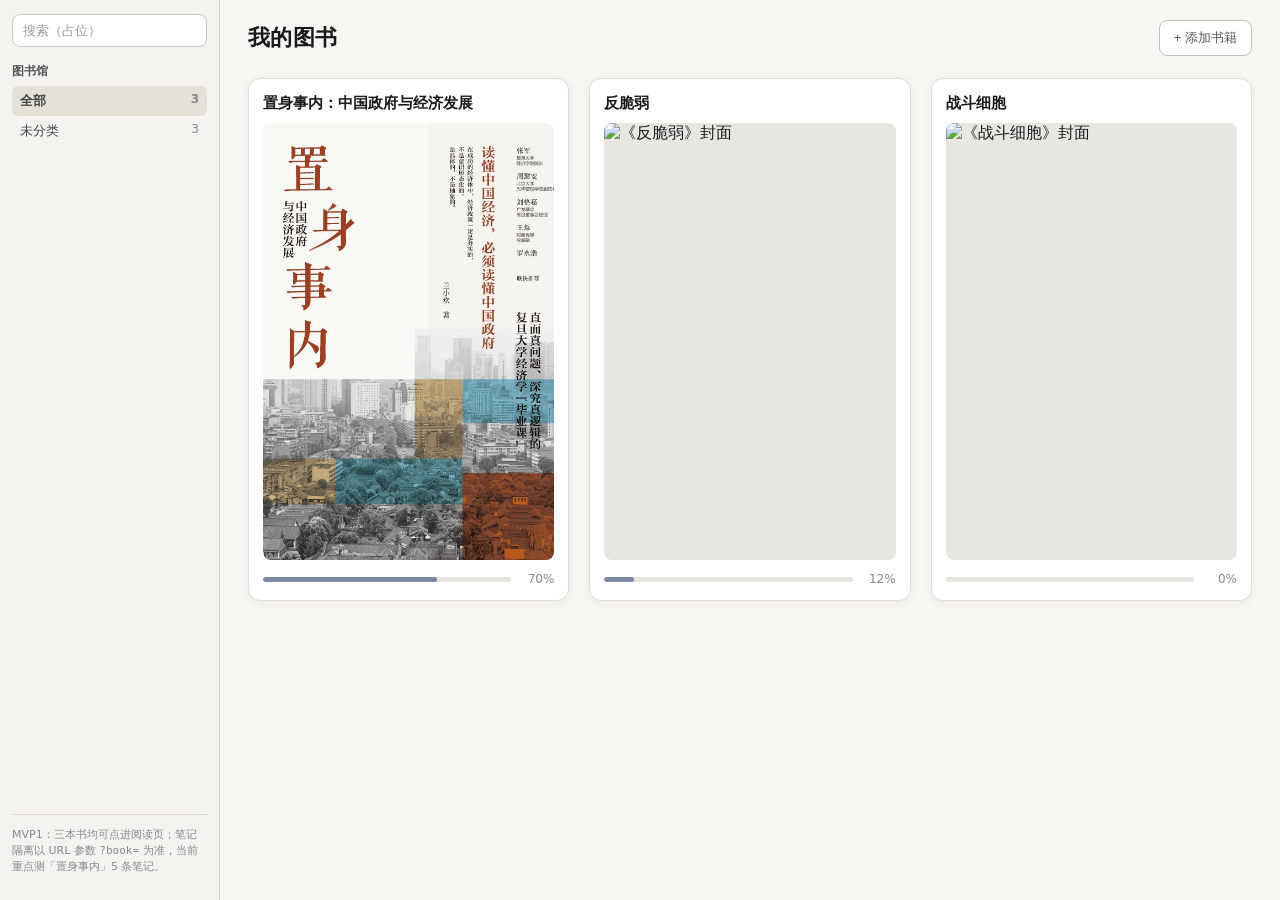
==== reader-layout/home.html @ 0ccd0b45 "feat(reader-layout): bookshelf home with 3 books and per-book note store (MVP1) Co-authored-by: Curs" ====
<!doctype html>
<html lang="zh-CN">
<head>
  <meta charset="UTF-8">
  <meta name="viewport" content="width=device-width, initial-scale=1">
  <title>我的图书 · 阅读器</title>
  <link rel="stylesheet" href="shelf.css">
</head>
<body>
  <div class="shelf-app">
    <aside class="shelf-sidebar" aria-label="导航">
      <input class="shelf-sidebar__search" type="search" placeholder="搜索（占位）" disabled aria-disabled="true">
      <nav aria-label="图书馆">
        <p class="shelf-nav__group-title">图书馆</p>
        <ul class="shelf-nav__list">
          <li class="shelf-nav__item shelf-nav__item--active">全部 <span class="shelf-nav__count">3</span></li>
          <li class="shelf-nav__item">未分类 <span class="shelf-nav__count">3</span></li>
        </ul>
      </nav>
      <p class="shelf-sidebar__hint">MVP1：三本书均可点进阅读页；笔记隔离以 URL 参数 <code>?book=</code> 为准，当前重点测「置身事内」5 条笔记。</p>
    </aside>

    <main class="shelf-main">
      <header class="shelf-main__head">
        <h1 class="shelf-main__title">我的图书</h1>
        <button type="button" class="shelf-main__add" disabled title="占位">+ 添加书籍</button>
      </header>

      <div class="shelf-grid">
        <a class="shelf-book-card" href="index.html?book=jzs">
          <h2 class="shelf-book-card__title">置身事内：中国政府与经济发展</h2>
          <div class="shelf-book-card__cover-wrap">
            <img class="shelf-book-card__cover" src="../book-card/cover.jpg" alt="《置身事内》封面" width="280" height="420">
          </div>
          <footer class="shelf-book-card__footer">
            <div class="shelf-book-card__progress-track" aria-hidden="true">
              <div class="shelf-book-card__progress-fill" style="width: 70%"></div>
            </div>
            <span class="shelf-book-card__progress-label">70%</span>
          </footer>
        </a>

        <a class="shelf-book-card" href="index.html?book=fan">
          <h2 class="shelf-book-card__title">反脆弱</h2>
          <div class="shelf-book-card__cover-wrap">
            <img class="shelf-book-card__cover" src="../book-card/%E3%80%8A%E5%8F%8D%E8%84%86%E5%BC%BA%E3%80%8B.jpg" alt="《反脆弱》封面" width="280" height="420">
          </div>
          <footer class="shelf-book-card__footer">
            <div class="shelf-book-card__progress-track" aria-hidden="true">
              <div class="shelf-book-card__progress-fill" style="width: 12%"></div>
            </div>
            <span class="shelf-book-card__progress-label">12%</span>
          </footer>
        </a>

        <a class="shelf-book-card" href="index.html?book=cell">
          <h2 class="shelf-book-card__title">战斗细胞</h2>
          <div class="shelf-book-card__cover-wrap">
            <img class="shelf-book-card__cover" src="../book-card/%E3%80%8A%E6%88%98%E6%96%97%E7%BB%86%E8%83%9E%E3%80%8B.jpg" alt="《战斗细胞》封面" width="280" height="420">
          </div>
          <footer class="shelf-book-card__footer">
            <div class="shelf-book-card__progress-track" aria-hidden="true">
              <div class="shelf-book-card__progress-fill" style="width: 0%"></div>
            </div>
            <span class="shelf-book-card__progress-label">0%</span>
          </footer>
        </a>
      </div>
    </main>
  </div>
</body>
</html>
---- reader-layout/shelf.css ----
/* 阅读器首页（书架）：侧栏 + 主区网格，与三栏页风格同系 */

html {
  box-sizing: border-box;
}

*,
*::before,
*::after {
  box-sizing: inherit;
}

body {
  margin: 0;
  min-height: 100vh;
  font-family: system-ui, -apple-system, "Segoe UI", Roboto, "PingFang SC", "Microsoft YaHei", sans-serif;
  color: #1a1a1a;
  background: #eceae4;
}

.shelf-app {
  display: flex;
  min-height: 100vh;
}

.shelf-sidebar {
  width: 220px;
  flex-shrink: 0;
  background: #f4f3ef;
  border-right: 1px solid #d4d2cc;
  display: flex;
  flex-direction: column;
  padding: 14px 12px;
  gap: 16px;
}

.shelf-sidebar__search {
  width: 100%;
  padding: 8px 10px;
  border-radius: 8px;
  border: 1px solid #ccc9c0;
  background: #fff;
  font-size: 13px;
}

.shelf-sidebar__search::placeholder {
  color: #999;
}

.shelf-nav__group-title {
  margin: 0 0 6px;
  font-size: 12px;
  font-weight: 700;
  color: #555;
}

.shelf-nav__list {
  margin: 0;
  padding: 0;
  list-style: none;
}

.shelf-nav__item {
  padding: 6px 8px;
  border-radius: 6px;
  font-size: 13px;
  color: #444;
  cursor: default;
}

.shelf-nav__item--active {
  background: #e4e1d8;
  font-weight: 600;
}

.shelf-nav__count {
  float: right;
  font-size: 12px;
  color: #888;
}

.shelf-sidebar__hint {
  margin-top: auto;
  font-size: 11px;
  line-height: 1.45;
  color: #888;
  padding-top: 12px;
  border-top: 1px solid #dcd9d0;
}

.shelf-main {
  flex: 1;
  min-width: 0;
  padding: 20px 28px 32px;
  background: #f7f6f2;
}

.shelf-main__head {
  display: flex;
  align-items: center;
  justify-content: space-between;
  gap: 16px;
  margin-bottom: 22px;
}

.shelf-main__title {
  margin: 0;
  font-size: 22px;
  font-weight: 700;
  letter-spacing: 0.02em;
}

.shelf-main__add {
  padding: 8px 14px;
  border-radius: 8px;
  border: 1px solid #c4c1b8;
  background: #fff;
  font-size: 13px;
  color: #555;
  cursor: not-allowed;
}

.shelf-grid {
  display: grid;
  grid-template-columns: repeat(auto-fill, minmax(240px, 1fr));
  gap: 20px;
}

.shelf-book-card {
  display: block;
  text-decoration: none;
  color: inherit;
  padding: 14px;
  background: #fff;
  border: 1px solid #e0ddd4;
  border-radius: 12px;
  box-shadow: 0 2px 10px rgba(0, 0, 0, 0.06);
  transition: box-shadow 0.15s ease, border-color 0.15s ease;
}

.shelf-book-card:hover {
  border-color: #c8c4b8;
  box-shadow: 0 4px 16px rgba(0, 0, 0, 0.08);
}

.shelf-book-card:focus-visible {
  outline: 2px solid #6b7f9e;
  outline-offset: 2px;
}

.shelf-book-card__title {
  margin: 0 0 10px;
  font-size: 15px;
  font-weight: 700;
  line-height: 1.35;
  white-space: nowrap;
  overflow: hidden;
  text-overflow: ellipsis;
}

.shelf-book-card__cover-wrap {
  border-radius: 8px;
  overflow: hidden;
  background: #e8e6e1;
  aspect-ratio: 2 / 3;
}

.shelf-book-card__cover {
  display: block;
  width: 100%;
  height: 100%;
  object-fit: cover;
}

.shelf-book-card__footer {
  margin-top: 12px;
  display: flex;
  align-items: center;
  gap: 10px;
}

.shelf-book-card__progress-track {
  flex: 1;
  height: 5px;
  border-radius: 999px;
  background: #e5e3de;
  overflow: hidden;
}

.shelf-book-card__progress-fill {
  height: 100%;
  border-radius: inherit;
  background: #7a8aa0;
}

.shelf-book-card__progress-label {
  flex-shrink: 0;
  font-size: 12px;
  color: #888;
  min-width: 2.75em;
  text-align: right;
}

@media (max-width: 720px) {
  .shelf-app {
    flex-direction: column;
  }

  .shelf-sidebar {
    width: 100%;
    border-right: none;
    border-bottom: 1px solid #d4d2cc;
  }
}
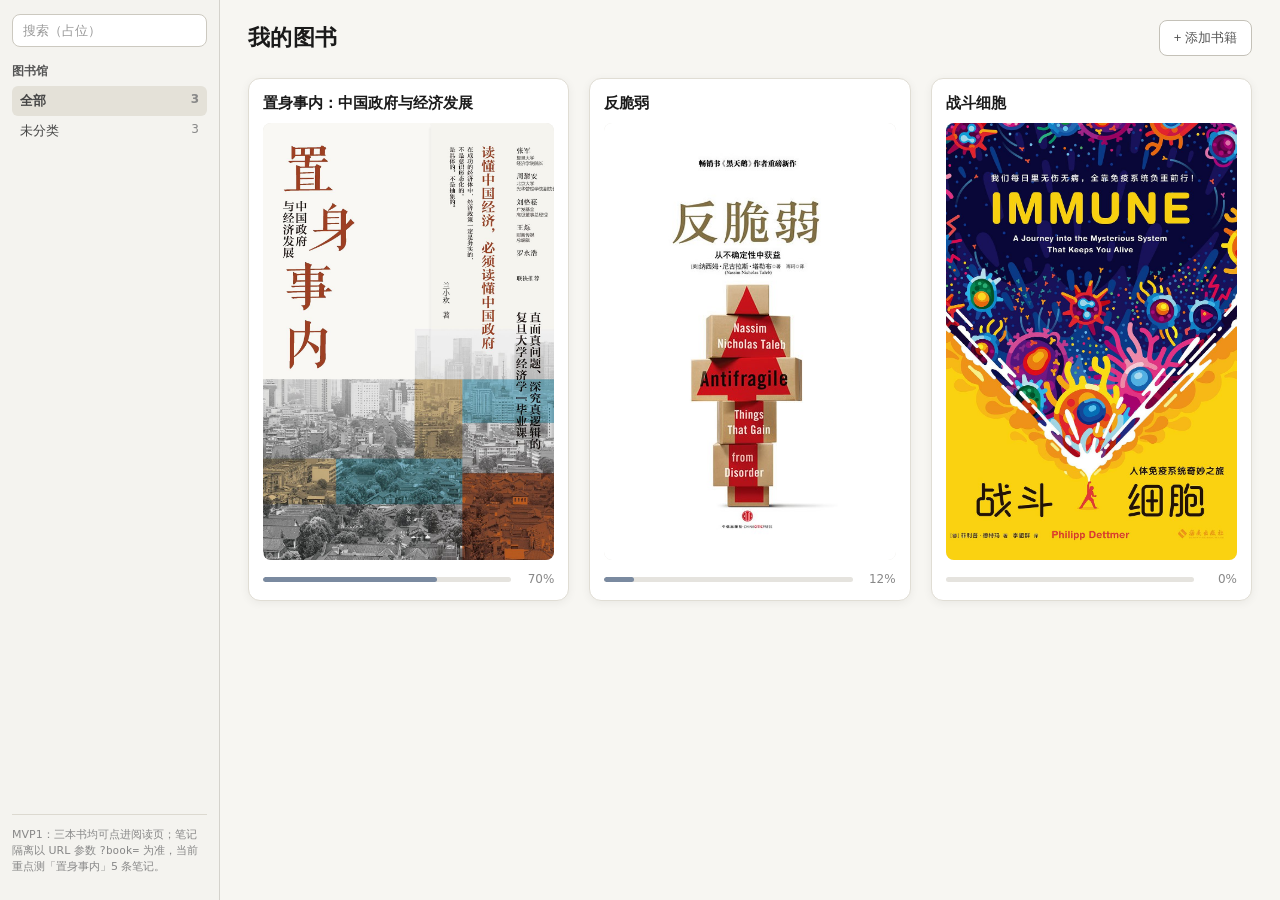
==== commit 49feead4: "fix(reader-layout): correct encoded filename for 反脆弱 cover Co-authored-by: Cursor <cursoragent@curso" ====
--- a/reader-layout/home.html
+++ b/reader-layout/home.html
@@ -43,7 +43,7 @@
         <a class="shelf-book-card" href="index.html?book=fan">
           <h2 class="shelf-book-card__title">反脆弱</h2>
           <div class="shelf-book-card__cover-wrap">
-            <img class="shelf-book-card__cover" src="../book-card/%E3%80%8A%E5%8F%8D%E8%84%86%E5%BC%BA%E3%80%8B.jpg" alt="《反脆弱》封面" width="280" height="420">
+            <img class="shelf-book-card__cover" src="../book-card/%E3%80%8A%E5%8F%8D%E8%84%86%E5%BC%B1%E3%80%8B.jpg" alt="《反脆弱》封面" width="280" height="420">
           </div>
           <footer class="shelf-book-card__footer">
             <div class="shelf-book-card__progress-track" aria-hidden="true">
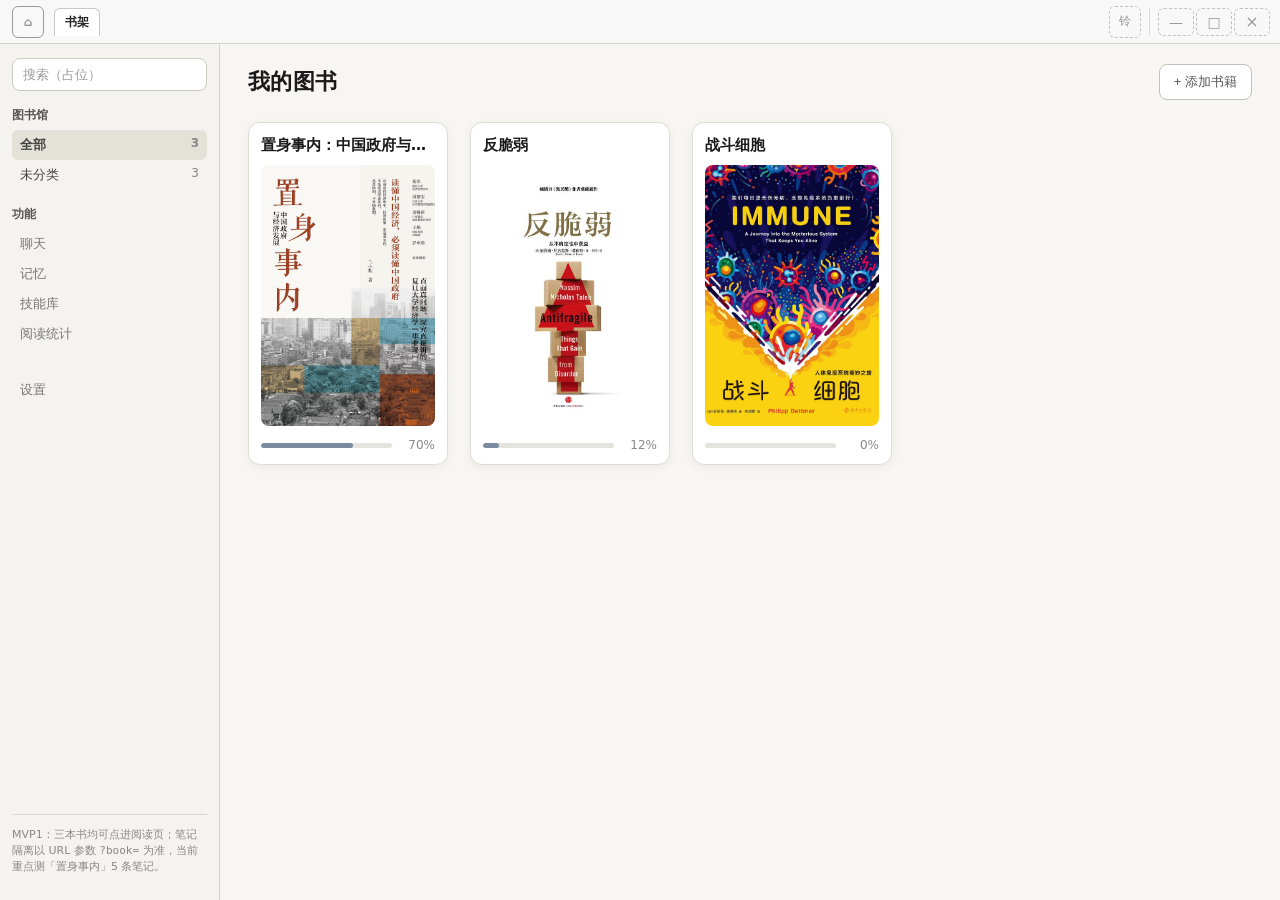
==== commit 9acc2d06: "feat(reader-layout): shelf topbar, sidebar placeholders, smaller cards; note tab bar in V2 plan Co-a" ====
--- a/reader-layout/home.html
+++ b/reader-layout/home.html
@@ -4,9 +4,27 @@
   <meta charset="UTF-8">
   <meta name="viewport" content="width=device-width, initial-scale=1">
   <title>我的图书 · 阅读器</title>
+  <link rel="stylesheet" href="style.css">
   <link rel="stylesheet" href="shelf.css">
 </head>
-<body>
+<body class="shelf-page">
+  <header class="app-topbar" role="banner">
+    <div class="app-topbar__left">
+      <span class="app-topbar__icon-slot shelf-topbar__home--here" title="书架首页" aria-current="page">⌂</span>
+      <nav class="app-topbar__tabs" aria-label="打开的书（占位）">
+        <span class="app-topbar__tab app-topbar__tab--active">书架</span>
+      </nav>
+    </div>
+    <div class="app-topbar__right">
+      <span class="app-topbar__icon-slot" title="通知（占位）">铃</span>
+      <span class="app-topbar__win" aria-hidden="true">
+        <span class="app-topbar__icon-slot app-topbar__icon-slot--win" title="最小化（占位）">—</span>
+        <span class="app-topbar__icon-slot app-topbar__icon-slot--win" title="最大化（占位）">□</span>
+        <span class="app-topbar__icon-slot app-topbar__icon-slot--win app-topbar__icon-slot--close" title="关闭（占位）">×</span>
+      </span>
+    </div>
+  </header>
+
   <div class="shelf-app">
     <aside class="shelf-sidebar" aria-label="导航">
       <input class="shelf-sidebar__search" type="search" placeholder="搜索（占位）" disabled aria-disabled="true">
@@ -17,6 +35,16 @@
           <li class="shelf-nav__item">未分类 <span class="shelf-nav__count">3</span></li>
         </ul>
       </nav>
+      <nav aria-label="功能入口（占位）">
+        <p class="shelf-nav__group-title">功能</p>
+        <ul class="shelf-nav__list">
+          <li class="shelf-nav__item shelf-nav__item--ghost" title="尚未实现">聊天</li>
+          <li class="shelf-nav__item shelf-nav__item--ghost" title="尚未实现">记忆</li>
+          <li class="shelf-nav__item shelf-nav__item--ghost" title="尚未实现">技能库</li>
+          <li class="shelf-nav__item shelf-nav__item--ghost" title="尚未实现">阅读统计</li>
+        </ul>
+      </nav>
+      <p class="shelf-nav__item shelf-nav__item--ghost shelf-sidebar__settings" title="尚未实现">设置</p>
       <p class="shelf-sidebar__hint">MVP1：三本书均可点进阅读页；笔记隔离以 URL 参数 <code>?book=</code> 为准，当前重点测「置身事内」5 条笔记。</p>
     </aside>
 
--- a/reader-layout/style.css
+++ b/reader-layout/style.css
@@ -0,0 +1,602 @@
+/* reader-layout MVP2：三栏骨架 + 全局顶栏 + 可拖拽分栏 */
+
+html {
+  box-sizing: border-box;
+}
+
+*,
+*::before,
+*::after {
+  box-sizing: inherit;
+}
+
+body {
+  margin: 0;
+  min-height: 100vh;
+  display: flex;
+  flex-direction: column;
+  font-family: system-ui, -apple-system, "Segoe UI", Roboto, "PingFang SC", "Microsoft YaHei", sans-serif;
+  color: #1a1a1a;
+  background: #e8e6e1;
+}
+
+/* 占位全局顶栏：换书、首页、窗口控制、笔记侧栏开关 */
+.app-topbar {
+  flex-shrink: 0;
+  display: flex;
+  align-items: center;
+  justify-content: space-between;
+  gap: 12px;
+  min-height: 44px;
+  padding: 0 10px 0 12px;
+  background: #f8f8f8;
+  border-bottom: 1px solid #d0d0d0;
+  font-size: 13px;
+}
+
+.app-topbar__left {
+  display: flex;
+  align-items: center;
+  gap: 10px;
+  min-width: 0;
+  flex: 1;
+}
+
+.app-topbar__tabs {
+  display: flex;
+  align-items: center;
+  gap: 6px;
+  min-width: 0;
+  overflow: hidden;
+}
+
+.app-topbar__tab {
+  flex-shrink: 0;
+  max-width: 160px;
+  overflow: hidden;
+  text-overflow: ellipsis;
+  white-space: nowrap;
+  padding: 5px 10px;
+  border-radius: 6px 6px 0 0;
+  border: 1px solid transparent;
+  border-bottom: none;
+  color: #666;
+  background: transparent;
+  font-size: 12px;
+}
+
+.app-topbar__tab--active {
+  color: #222;
+  background: #fff;
+  border-color: #c8c8c8;
+  font-weight: 600;
+}
+
+.app-topbar__right {
+  display: flex;
+  align-items: center;
+  gap: 4px;
+  flex-shrink: 0;
+}
+
+.app-topbar__win {
+  display: flex;
+  align-items: center;
+  gap: 2px;
+  margin-left: 4px;
+  padding-left: 8px;
+  border-left: 1px solid #d8d8d8;
+}
+
+.app-topbar__icon-slot {
+  width: 32px;
+  height: 32px;
+  border-radius: 6px;
+  border: 1px dashed #c0c0c0;
+  display: flex;
+  align-items: center;
+  justify-content: center;
+  font-size: 12px;
+  color: #999;
+  flex-shrink: 0;
+}
+
+.app-topbar__icon-slot--win {
+  width: 36px;
+  height: 28px;
+  font-size: 14px;
+}
+
+.app-topbar__icon-slot--close {
+  font-size: 16px;
+}
+
+/* 顶栏：回书架 */
+.app-topbar__home-link {
+  text-decoration: none;
+  color: inherit;
+  border-style: solid;
+  border-color: #b8b8b8;
+}
+
+.app-topbar__home-link:hover {
+  background: #f0f0f0;
+}
+
+/* 顶栏右侧：笔记侧栏切换（Obsidian 式方框 + 右竖条，宽窄表示状态） */
+.topbar-icon-btn {
+  display: flex;
+  align-items: center;
+  justify-content: center;
+  width: 34px;
+  height: 34px;
+  padding: 0;
+  border: none;
+  border-radius: 6px;
+  background: transparent;
+  color: #4a4a4a;
+  cursor: pointer;
+}
+
+.topbar-icon-btn:hover {
+  background: rgba(0, 0, 0, 0.06);
+}
+
+.topbar-notes-toggle .notes-toggle-frame {
+  fill: none;
+  stroke: currentColor;
+  stroke-width: 1.2;
+}
+
+.topbar-notes-toggle .notes-toggle-bar {
+  fill: currentColor;
+  transform-box: fill-box;
+  transform-origin: 100% 50%;
+  transition: transform 0.16s ease;
+}
+
+body.notes-collapsed .topbar-notes-toggle .notes-toggle-bar {
+  transform: scaleX(0.22);
+}
+
+.reader-shell {
+  display: flex;
+  flex: 1;
+  min-height: 0;
+  overflow: hidden;
+  /* 与分栏同色底，避免透明 gutter 透出 body 的灰底（看起来像线两侧阴影） */
+  background-color: #fff;
+}
+
+/* 视觉 1px 发丝线（#e0e0e0），中间落笔；左右留空保证约 6px 命中区，与脚本 GUTTER 一致 */
+.split-gutter {
+  flex: 0 0 6px;
+  flex-shrink: 0;
+  align-self: stretch;
+  position: relative;
+  cursor: col-resize;
+  background: transparent;
+}
+
+.split-gutter::before {
+  content: "";
+  position: absolute;
+  left: 50%;
+  top: 0;
+  bottom: 0;
+  width: 1px;
+  transform: translateX(-0.5px);
+  background: #e0e0e0;
+  pointer-events: none;
+}
+
+body.is-resizing {
+  cursor: col-resize;
+  user-select: none;
+}
+
+.panel {
+  display: flex;
+  flex-direction: column;
+  min-height: 0;
+  min-width: 0;
+}
+
+.panel--reader {
+  flex: 0 0 40%;
+  min-width: 200px;
+  background: #fdf6e3;
+}
+
+.panel--reader .panel__toolbar {
+  background: #fffef8;
+  border-bottom: 1px solid #e5dcc8;
+}
+
+.panel--reader .panel__body {
+  font-family: "Georgia", "Times New Roman", "Songti SC", serif;
+  font-size: 15px;
+  line-height: 1.65;
+  color: #2c2416;
+}
+
+.panel--ai {
+  flex: 0 0 30%;
+  min-width: 180px;
+  background: #fff;
+}
+
+.panel--ai .panel__toolbar {
+  background: #fff;
+  border-bottom: 1px solid #e8e8e8;
+}
+
+.panel--notes {
+  flex: 0 0 30%;
+  min-width: 180px;
+  background: #fafafa;
+}
+
+.panel--notes .panel__toolbar {
+  background: #fafafa;
+  border-bottom: 1px solid #e5e5e5;
+}
+
+.panel__toolbar {
+  flex-shrink: 0;
+  display: flex;
+  align-items: center;
+  flex-wrap: nowrap;
+  gap: 10px;
+  padding: 8px 12px;
+  font-size: 13px;
+  /* 与 AI / 笔记栏对齐底部分隔线：统一顶栏行高 */
+  min-height: 44px;
+  box-sizing: border-box;
+}
+
+.toolbar__icons {
+  display: flex;
+  gap: 6px;
+  color: #888;
+}
+
+.toolbar__icon-slot {
+  width: 28px;
+  height: 28px;
+  border-radius: 6px;
+  border: 1px dashed #ccc;
+  display: flex;
+  align-items: center;
+  justify-content: center;
+  font-size: 11px;
+  color: #aaa;
+}
+
+.toolbar__title {
+  flex: 1;
+  text-align: center;
+  font-weight: 600;
+  color: #444;
+  overflow: hidden;
+  text-overflow: ellipsis;
+  white-space: nowrap;
+}
+
+.toolbar__title--left {
+  text-align: left;
+}
+
+.toolbar__title--muted {
+  font-weight: 500;
+  color: #666;
+}
+
+.toolbar__actions {
+  display: flex;
+  gap: 6px;
+  align-items: center;
+}
+
+.ai-model-badge {
+  font-size: 12px;
+  color: #666;
+  border: 1px solid #ddd;
+  padding: 4px 8px;
+  border-radius: 6px;
+}
+
+.panel__body {
+  flex: 1;
+  min-height: 0;
+  overflow: auto;
+  padding: 16px 20px;
+}
+
+.panel__footer {
+  flex-shrink: 0;
+  padding: 8px 12px;
+  text-align: center;
+  font-size: 12px;
+  color: #888;
+  border-top: 1px solid #e5dcc8;
+  background: #fffef6;
+}
+
+.ai-chat {
+  flex: 1;
+  min-height: 0;
+  overflow: auto;
+  padding: 16px;
+  font-size: 14px;
+  line-height: 1.6;
+  color: #333;
+}
+
+/* 模拟 AI 回答 + 加入笔记 */
+.ai-mock-answer {
+  flex-shrink: 0;
+  padding: 10px 12px 12px;
+  border-top: 1px solid #eee;
+  background: #fcfcfc;
+}
+
+.ai-mock-answer__label {
+  display: block;
+  font-size: 11px;
+  color: #888;
+  margin-bottom: 6px;
+}
+
+.ai-mock-answer__textarea {
+  display: block;
+  width: 100%;
+  min-height: 120px;
+  resize: vertical;
+  padding: 10px 12px;
+  font: inherit;
+  font-size: 13px;
+  line-height: 1.55;
+  color: #222;
+  border: 1px solid #d8d8d8;
+  border-radius: 8px;
+  background: #fff;
+}
+
+.ai-mock-answer__textarea:focus {
+  outline: none;
+  border-color: #a8a8a8;
+  box-shadow: 0 0 0 2px rgba(0, 0, 0, 0.04);
+}
+
+.ai-mock-answer__status {
+  margin-top: 6px;
+  font-size: 11px;
+  font-weight: 600;
+  color: #2d6a4f;
+}
+
+.ai-mock-answer--synced .ai-mock-answer__textarea {
+  background: #f4faf6;
+  border-color: #b7d4c2;
+}
+
+.ai-mock-actions {
+  display: flex;
+  flex-wrap: wrap;
+  align-items: center;
+  gap: 8px 10px;
+  margin-top: 10px;
+}
+
+.ai-mock-actions__icons {
+  display: flex;
+  align-items: center;
+  gap: 6px;
+}
+
+.ai-mock-actions__icon {
+  width: 28px;
+  height: 28px;
+  font-size: 11px;
+}
+
+.ai-mock-actions__add {
+  margin-left: auto;
+  padding: 6px 12px;
+  font-size: 12px;
+  font-weight: 600;
+  color: #fff;
+  background: #3d5a80;
+  border: none;
+  border-radius: 8px;
+  cursor: pointer;
+}
+
+.ai-mock-actions__add:hover {
+  background: #354f6e;
+}
+
+.ai-mock-actions__add:focus-visible {
+  outline: 2px solid #3d5a80;
+  outline-offset: 2px;
+}
+
+.ai-mock-hint {
+  flex-basis: 100%;
+  font-size: 12px;
+  color: #b45309;
+  min-height: 1.2em;
+}
+
+.panel__body--notes {
+  display: flex;
+  flex-direction: column;
+  padding: 12px 14px;
+}
+
+.notes-list {
+  flex: 1;
+  min-height: 0;
+  overflow: auto;
+  display: flex;
+  flex-direction: column;
+  gap: 8px;
+}
+
+.notes-list__empty {
+  margin: 0;
+  font-size: 13px;
+  color: #888;
+  line-height: 1.5;
+}
+
+.note-card {
+  border: 1px solid #e0e0e0;
+  border-radius: 8px;
+  background: #fff;
+  overflow: hidden;
+}
+
+.note-card__head {
+  display: flex;
+  align-items: flex-start;
+  gap: 6px;
+  width: 100%;
+  padding: 10px 12px;
+  text-align: left;
+  font: inherit;
+  font-size: 13px;
+  font-weight: 600;
+  color: #222;
+  background: #fafafa;
+  border: none;
+  cursor: pointer;
+}
+
+/*
+ * 折叠箭头：与标题同色 #222，与笔记区整体一致。
+ * 几何：先画「向下」的等边三角（底 = 2×腰边），再旋转为向右，展开时再转回向下，形状一致。
+ */
+.note-card__chevron {
+  flex-shrink: 0;
+  width: 18px;
+  height: 18px;
+  margin-top: 1px;
+  display: flex;
+  align-items: center;
+  justify-content: center;
+  user-select: none;
+  color: #222;
+}
+
+.note-card__chevron::before {
+  content: "";
+  display: block;
+  width: 0;
+  height: 0;
+  border-style: solid;
+  /* 向下等边三角：底 8px（左右各 4px），高 = 4√3 px */
+  border-left: 4px solid transparent;
+  border-right: 4px solid transparent;
+  border-top: calc(4px * 1.732050808) solid currentColor;
+  border-bottom: 0;
+  /* 收起 = 指向右 */
+  transform: rotate(-90deg);
+  transform-origin: center;
+}
+
+.note-card--expanded .note-card__chevron::before {
+  transform: rotate(0deg);
+}
+
+.note-card__title-text {
+  min-width: 0;
+  flex: 1;
+  overflow: hidden;
+  text-overflow: ellipsis;
+  white-space: nowrap;
+  text-align: left;
+  font-weight: 600;
+}
+
+.note-card__head:hover {
+  background: #f0f0f0;
+}
+
+.note-card__head:focus-visible {
+  outline: 2px solid #3d5a80;
+  outline-offset: -2px;
+}
+
+.note-card__body {
+  padding: 10px 12px 12px;
+  font-size: 13px;
+  line-height: 1.55;
+  color: #333;
+  white-space: pre-wrap;
+  word-break: break-word;
+  border-top: 1px solid #eee;
+}
+
+.ai-quick-row {
+  flex-shrink: 0;
+  display: flex;
+  flex-wrap: wrap;
+  gap: 8px;
+  padding: 8px 12px;
+  border-top: 1px solid #eee;
+  background: #fafafa;
+}
+
+.ai-pill {
+  padding: 6px 12px;
+  border-radius: 999px;
+  border: 1px solid #ddd;
+  background: #fff;
+  font-size: 12px;
+  color: #555;
+}
+
+.ai-input-row {
+  flex-shrink: 0;
+  display: flex;
+  align-items: center;
+  gap: 8px;
+  padding: 10px 12px;
+  border-top: 1px solid #e8e8e8;
+  background: #fff;
+}
+
+.ai-input-row__clip {
+  flex-shrink: 0;
+}
+
+.ai-input-fake {
+  flex: 1;
+  height: 40px;
+  border-radius: 10px;
+  border: 1px solid #ddd;
+  background: #f9f9f9;
+  display: flex;
+  align-items: center;
+  padding: 0 12px;
+  font-size: 13px;
+  color: #999;
+}
+
+.ai-send-fake {
+  width: 36px;
+  height: 36px;
+  border-radius: 50%;
+  border: 1px solid #ddd;
+  background: #f0f0f0;
+  flex-shrink: 0;
+}
+
+body.notes-collapsed .panel--notes {
+  min-width: 0;
+  overflow: hidden;
+  pointer-events: none;
+  border: none;
+}
--- a/reader-layout/shelf.css
+++ b/reader-layout/shelf.css
@@ -1,4 +1,4 @@
-/* 阅读器首页（书架）：侧栏 + 主区网格，与三栏页风格同系 */
+/* 阅读器首页（书架）：在 style.css 顶栏 + body 布局之上，侧栏 + 主区与卡片尺寸 */
 
 html {
   box-sizing: border-box;
@@ -10,17 +10,22 @@
   box-sizing: inherit;
 }
 
-body {
-  margin: 0;
-  min-height: 100vh;
-  font-family: system-ui, -apple-system, "Segoe UI", Roboto, "PingFang SC", "Microsoft YaHei", sans-serif;
-  color: #1a1a1a;
-  background: #eceae4;
+/* 与三栏页同一 body 背景；顶栏由 style.css 提供 */
+body.shelf-page {
+  background: #e8e6e1;
+}
+
+.shelf-topbar__home--here {
+  border-style: solid;
+  border-color: #9a9a9a;
+  font-weight: 600;
+  cursor: default;
 }
 
 .shelf-app {
-  display: flex;
-  min-height: 100vh;
+  flex: 1;
+  display: flex;
+  min-height: 0;
 }
 
 .shelf-sidebar {
@@ -79,6 +84,12 @@
   color: #888;
 }
 
+.shelf-nav__item--ghost {
+  cursor: not-allowed;
+  color: #777;
+  user-select: none;
+}
+
 .shelf-sidebar__hint {
   margin-top: auto;
   font-size: 11px;
@@ -86,6 +97,12 @@
   color: #888;
   padding-top: 12px;
   border-top: 1px solid #dcd9d0;
+}
+
+.shelf-sidebar__settings {
+  margin: 8px 0 0;
+  padding: 8px;
+  border-radius: 6px;
 }
 
 .shelf-main {
@@ -121,16 +138,20 @@
 }
 
 .shelf-grid {
-  display: grid;
-  grid-template-columns: repeat(auto-fill, minmax(240px, 1fr));
-  gap: 20px;
+  display: flex;
+  flex-wrap: wrap;
+  gap: 18px 22px;
+  align-items: flex-start;
 }
 
 .shelf-book-card {
   display: block;
   text-decoration: none;
   color: inherit;
-  padding: 14px;
+  flex: 0 0 auto;
+  width: 200px;
+  max-width: 100%;
+  padding: 12px;
   background: #fff;
   border: 1px solid #e0ddd4;
   border-radius: 12px;
@@ -211,4 +232,9 @@
     border-right: none;
     border-bottom: 1px solid #d4d2cc;
   }
-}
+
+  .shelf-book-card {
+    width: clamp(150px, 42vw, 200px);
+    max-width: none;
+  }
+}
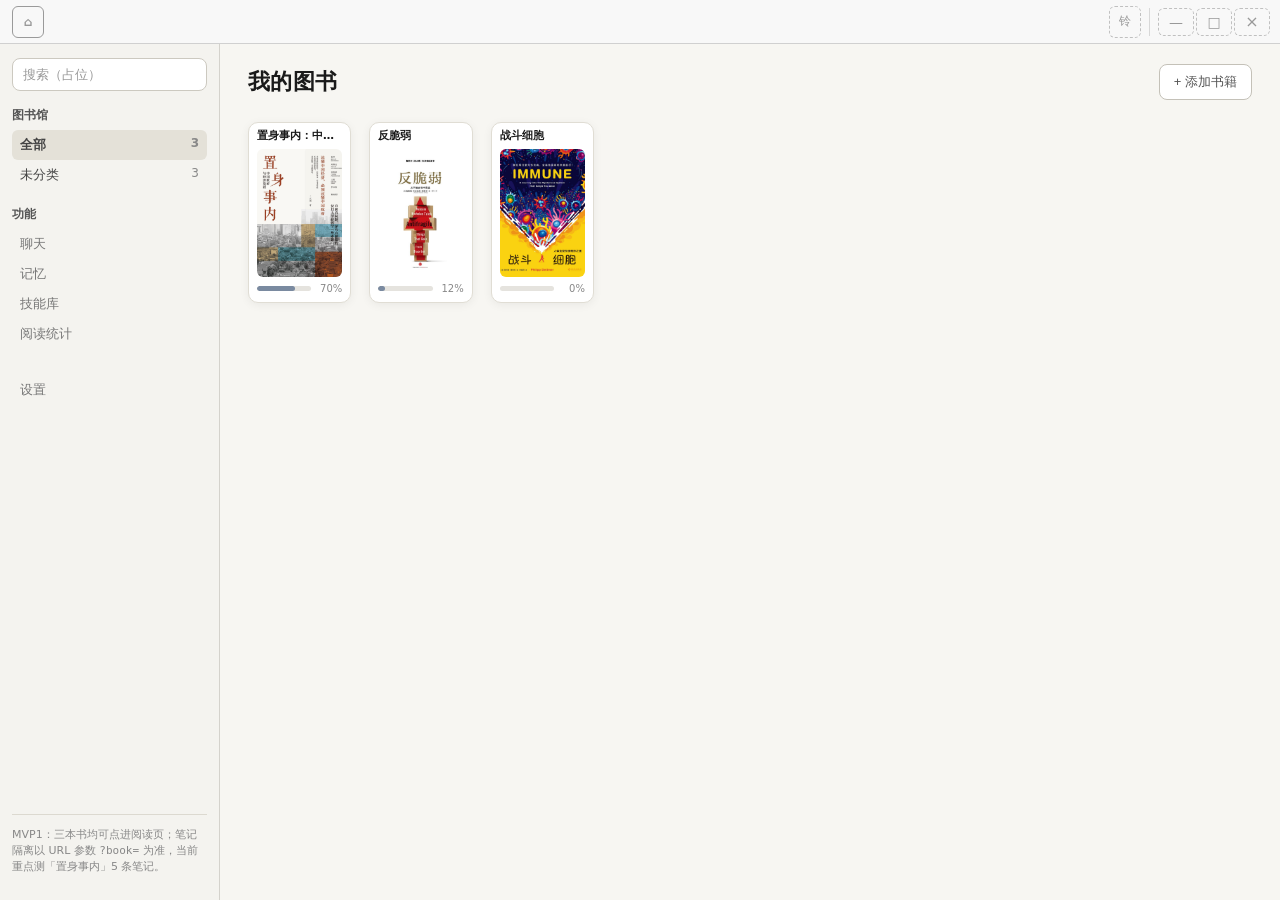
==== commit b3aef9c7: "fix(reader-layout): empty shelf topbar tabs; smaller book cards with vh-capped cover Co-authored-by:" ====
--- a/reader-layout/home.html
+++ b/reader-layout/home.html
@@ -11,9 +11,7 @@
   <header class="app-topbar" role="banner">
     <div class="app-topbar__left">
       <span class="app-topbar__icon-slot shelf-topbar__home--here" title="书架首页" aria-current="page">⌂</span>
-      <nav class="app-topbar__tabs" aria-label="打开的书（占位）">
-        <span class="app-topbar__tab app-topbar__tab--active">书架</span>
-      </nav>
+      <nav class="app-topbar__tabs shelf-topbar__tabs--empty" aria-label="打开的书（从书架进入阅读页后将显示书名标签）"></nav>
     </div>
     <div class="app-topbar__right">
       <span class="app-topbar__icon-slot" title="通知（占位）">铃</span>
--- a/reader-layout/shelf.css
+++ b/reader-layout/shelf.css
@@ -20,6 +20,13 @@
   border-color: #9a9a9a;
   font-weight: 600;
   cursor: default;
+}
+
+/* 书架首页：尚无「打开的书」时不渲染任何标签，仅保留顶栏伸缩区 */
+.shelf-topbar__tabs--empty {
+  flex: 1;
+  min-width: 0;
+  min-height: 28px;
 }
 
 .shelf-app {
@@ -108,6 +115,9 @@
 .shelf-main {
   flex: 1;
   min-width: 0;
+  min-height: 0;
+  display: flex;
+  flex-direction: column;
   padding: 20px 28px 32px;
   background: #f7f6f2;
 }
@@ -138,9 +148,10 @@
 }
 
 .shelf-grid {
+  --shelf-cover-h: min(20vh, 128px);
   display: flex;
   flex-wrap: wrap;
-  gap: 18px 22px;
+  gap: 14px 18px;
   align-items: flex-start;
 }
 
@@ -149,12 +160,12 @@
   text-decoration: none;
   color: inherit;
   flex: 0 0 auto;
-  width: 200px;
+  width: calc(var(--shelf-cover-h) * 2 / 3 + 18px);
   max-width: 100%;
-  padding: 12px;
+  padding: 6px 8px 8px;
   background: #fff;
   border: 1px solid #e0ddd4;
-  border-radius: 12px;
+  border-radius: 10px;
   box-shadow: 0 2px 10px rgba(0, 0, 0, 0.06);
   transition: box-shadow 0.15s ease, border-color 0.15s ease;
 }
@@ -170,20 +181,22 @@
 }
 
 .shelf-book-card__title {
-  margin: 0 0 10px;
-  font-size: 15px;
+  margin: 0 0 6px;
+  font-size: 11px;
   font-weight: 700;
-  line-height: 1.35;
+  line-height: 1.3;
   white-space: nowrap;
   overflow: hidden;
   text-overflow: ellipsis;
 }
 
 .shelf-book-card__cover-wrap {
-  border-radius: 8px;
+  height: var(--shelf-cover-h);
+  width: calc(var(--shelf-cover-h) * 2 / 3);
+  margin-inline: auto;
+  border-radius: 6px;
   overflow: hidden;
   background: #e8e6e1;
-  aspect-ratio: 2 / 3;
 }
 
 .shelf-book-card__cover {
@@ -194,10 +207,10 @@
 }
 
 .shelf-book-card__footer {
-  margin-top: 12px;
+  margin-top: 6px;
   display: flex;
   align-items: center;
-  gap: 10px;
+  gap: 6px;
 }
 
 .shelf-book-card__progress-track {
@@ -216,9 +229,9 @@
 
 .shelf-book-card__progress-label {
   flex-shrink: 0;
-  font-size: 12px;
+  font-size: 10px;
   color: #888;
-  min-width: 2.75em;
+  min-width: 2.5em;
   text-align: right;
 }
 
@@ -233,8 +246,11 @@
     border-bottom: 1px solid #d4d2cc;
   }
 
+  .shelf-grid {
+    --shelf-cover-h: min(18vh, 112px);
+  }
+
   .shelf-book-card {
-    width: clamp(150px, 42vw, 200px);
     max-width: none;
   }
 }
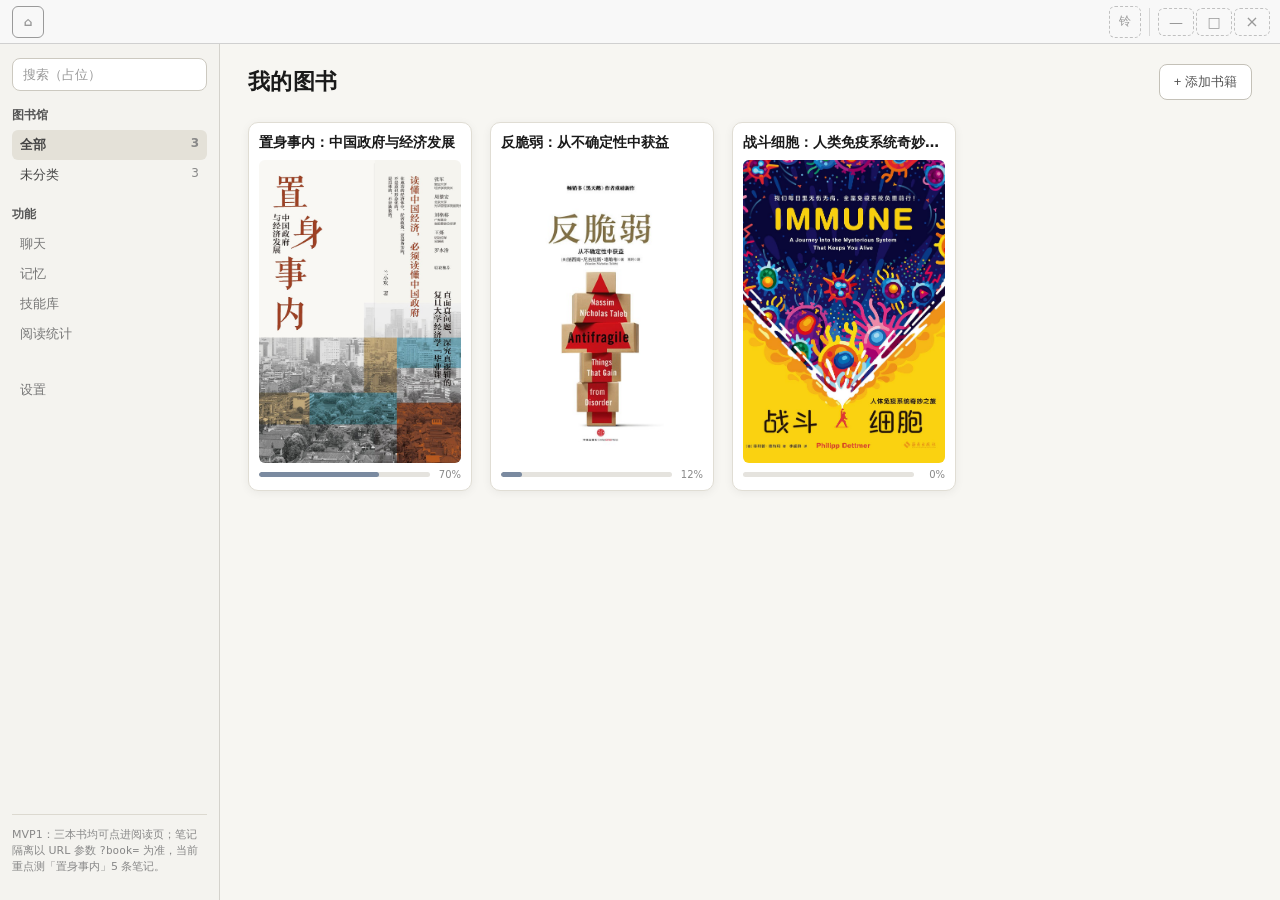
==== commit 202b0b27: "书名修改，《反脆弱》和《战斗细胞》都加上书籍副标题，看显示效果" ====
--- a/reader-layout/home.html
+++ b/reader-layout/home.html
@@ -3,7 +3,7 @@
 <head>
   <meta charset="UTF-8">
   <meta name="viewport" content="width=device-width, initial-scale=1">
-  <title>我的图书 · 阅读器</title>
+  <title>阅读器首页</title>
   <link rel="stylesheet" href="style.css">
   <link rel="stylesheet" href="shelf.css">
 </head>
@@ -67,7 +67,7 @@
         </a>
 
         <a class="shelf-book-card" href="index.html?book=fan">
-          <h2 class="shelf-book-card__title">反脆弱</h2>
+          <h2 class="shelf-book-card__title">反脆弱：从不确定性中获益</h2>
           <div class="shelf-book-card__cover-wrap">
             <img class="shelf-book-card__cover" src="../book-card/%E3%80%8A%E5%8F%8D%E8%84%86%E5%BC%B1%E3%80%8B.jpg" alt="《反脆弱》封面" width="280" height="420">
           </div>
@@ -80,7 +80,7 @@
         </a>
 
         <a class="shelf-book-card" href="index.html?book=cell">
-          <h2 class="shelf-book-card__title">战斗细胞</h2>
+          <h2 class="shelf-book-card__title">战斗细胞：人类免疫系统奇妙之旅</h2>
           <div class="shelf-book-card__cover-wrap">
             <img class="shelf-book-card__cover" src="../book-card/%E3%80%8A%E6%88%98%E6%96%97%E7%BB%86%E8%83%9E%E3%80%8B.jpg" alt="《战斗细胞》封面" width="280" height="420">
           </div>
--- a/reader-layout/shelf.css
+++ b/reader-layout/shelf.css
@@ -148,7 +148,11 @@
 }
 
 .shelf-grid {
-  --shelf-cover-h: min(20vh, 128px);
+  /* 封面逻辑高度（vh）；书名略放大时封面略缩：用 --shelf-cover-display-h */
+  --shelf-cover-h: 35vh;
+  --shelf-cover-display-h: calc(var(--shelf-cover-h) - 12px);
+  /* 书名 / 封面 / 进度条共用内容列宽度（与封面宽一致） */
+  --shelf-content-w: calc(var(--shelf-cover-display-h) * 2 / 3);
   display: flex;
   flex-wrap: wrap;
   gap: 14px 18px;
@@ -156,13 +160,17 @@
 }
 
 .shelf-book-card {
-  display: block;
+  display: flex;
+  flex-direction: column;
+  align-items: center;
   text-decoration: none;
   color: inherit;
   flex: 0 0 auto;
-  width: calc(var(--shelf-cover-h) * 2 / 3 + 18px);
-  max-width: 100%;
-  padding: 6px 8px 8px;
+  /* border-box：width = 内容列宽 + 左右 padding(各10) + 左右 border(各1) */
+  width: calc(var(--shelf-content-w) + 20px + 2px);
+  max-width: 100%;
+  padding: 10px;
+  box-sizing: border-box;
   background: #fff;
   border: 1px solid #e0ddd4;
   border-radius: 10px;
@@ -181,19 +189,26 @@
 }
 
 .shelf-book-card__title {
-  margin: 0 0 6px;
-  font-size: 11px;
+  margin: 0 0 8px;
+  width: var(--shelf-content-w);
+  max-width: 100%;
+  box-sizing: border-box;
+  /* 书名字号在此调 */
+  font-size: 14px;
   font-weight: 700;
-  line-height: 1.3;
+  line-height: 1.35;
   white-space: nowrap;
   overflow: hidden;
   text-overflow: ellipsis;
 }
 
 .shelf-book-card__cover-wrap {
-  height: var(--shelf-cover-h);
-  width: calc(var(--shelf-cover-h) * 2 / 3);
-  margin-inline: auto;
+  /* 封面实际高宽在此调（与 --shelf-cover-display-h 绑定） */
+  height: var(--shelf-cover-display-h);
+  width: var(--shelf-content-w);
+  max-width: 100%;
+  box-sizing: border-box;
+  flex-shrink: 0;
   border-radius: 6px;
   overflow: hidden;
   background: #e8e6e1;
@@ -208,6 +223,9 @@
 
 .shelf-book-card__footer {
   margin-top: 6px;
+  width: var(--shelf-content-w);
+  max-width: 100%;
+  box-sizing: border-box;
   display: flex;
   align-items: center;
   gap: 6px;
@@ -247,7 +265,7 @@
   }
 
   .shelf-grid {
-    --shelf-cover-h: min(18vh, 112px);
+    --shelf-cover-h: 35vh;
   }
 
   .shelf-book-card {
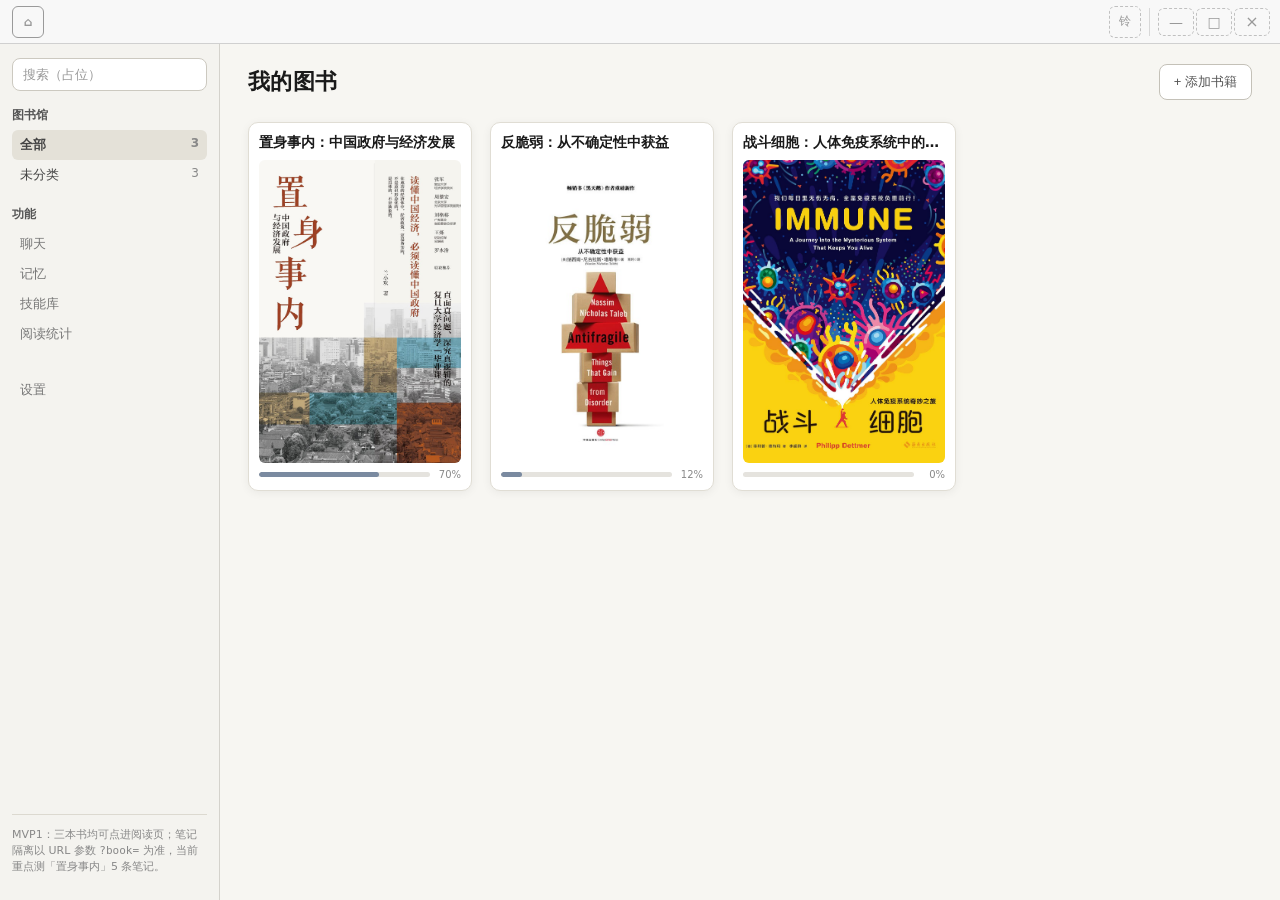
==== commit c979493b: "feat(reader-layout): MOCK_BOOKS 3x5 blocks, seed if empty, shelf from same data Co-authored-by: Curs" ====
--- a/reader-layout/home.html
+++ b/reader-layout/home.html
@@ -52,47 +52,10 @@
         <button type="button" class="shelf-main__add" disabled title="占位">+ 添加书籍</button>
       </header>
 
-      <div class="shelf-grid">
-        <a class="shelf-book-card" href="index.html?book=jzs">
-          <h2 class="shelf-book-card__title">置身事内：中国政府与经济发展</h2>
-          <div class="shelf-book-card__cover-wrap">
-            <img class="shelf-book-card__cover" src="../book-card/cover.jpg" alt="《置身事内》封面" width="280" height="420">
-          </div>
-          <footer class="shelf-book-card__footer">
-            <div class="shelf-book-card__progress-track" aria-hidden="true">
-              <div class="shelf-book-card__progress-fill" style="width: 70%"></div>
-            </div>
-            <span class="shelf-book-card__progress-label">70%</span>
-          </footer>
-        </a>
-
-        <a class="shelf-book-card" href="index.html?book=fan">
-          <h2 class="shelf-book-card__title">反脆弱：从不确定性中获益</h2>
-          <div class="shelf-book-card__cover-wrap">
-            <img class="shelf-book-card__cover" src="../book-card/%E3%80%8A%E5%8F%8D%E8%84%86%E5%BC%B1%E3%80%8B.jpg" alt="《反脆弱》封面" width="280" height="420">
-          </div>
-          <footer class="shelf-book-card__footer">
-            <div class="shelf-book-card__progress-track" aria-hidden="true">
-              <div class="shelf-book-card__progress-fill" style="width: 12%"></div>
-            </div>
-            <span class="shelf-book-card__progress-label">12%</span>
-          </footer>
-        </a>
-
-        <a class="shelf-book-card" href="index.html?book=cell">
-          <h2 class="shelf-book-card__title">战斗细胞：人类免疫系统奇妙之旅</h2>
-          <div class="shelf-book-card__cover-wrap">
-            <img class="shelf-book-card__cover" src="../book-card/%E3%80%8A%E6%88%98%E6%96%97%E7%BB%86%E8%83%9E%E3%80%8B.jpg" alt="《战斗细胞》封面" width="280" height="420">
-          </div>
-          <footer class="shelf-book-card__footer">
-            <div class="shelf-book-card__progress-track" aria-hidden="true">
-              <div class="shelf-book-card__progress-fill" style="width: 0%"></div>
-            </div>
-            <span class="shelf-book-card__progress-label">0%</span>
-          </footer>
-        </a>
-      </div>
+      <div class="shelf-grid" id="shelfBookGrid"></div>
     </main>
   </div>
+  <script src="mock-books.js"></script>
+  <script src="shelf-home.js"></script>
 </body>
 </html>
